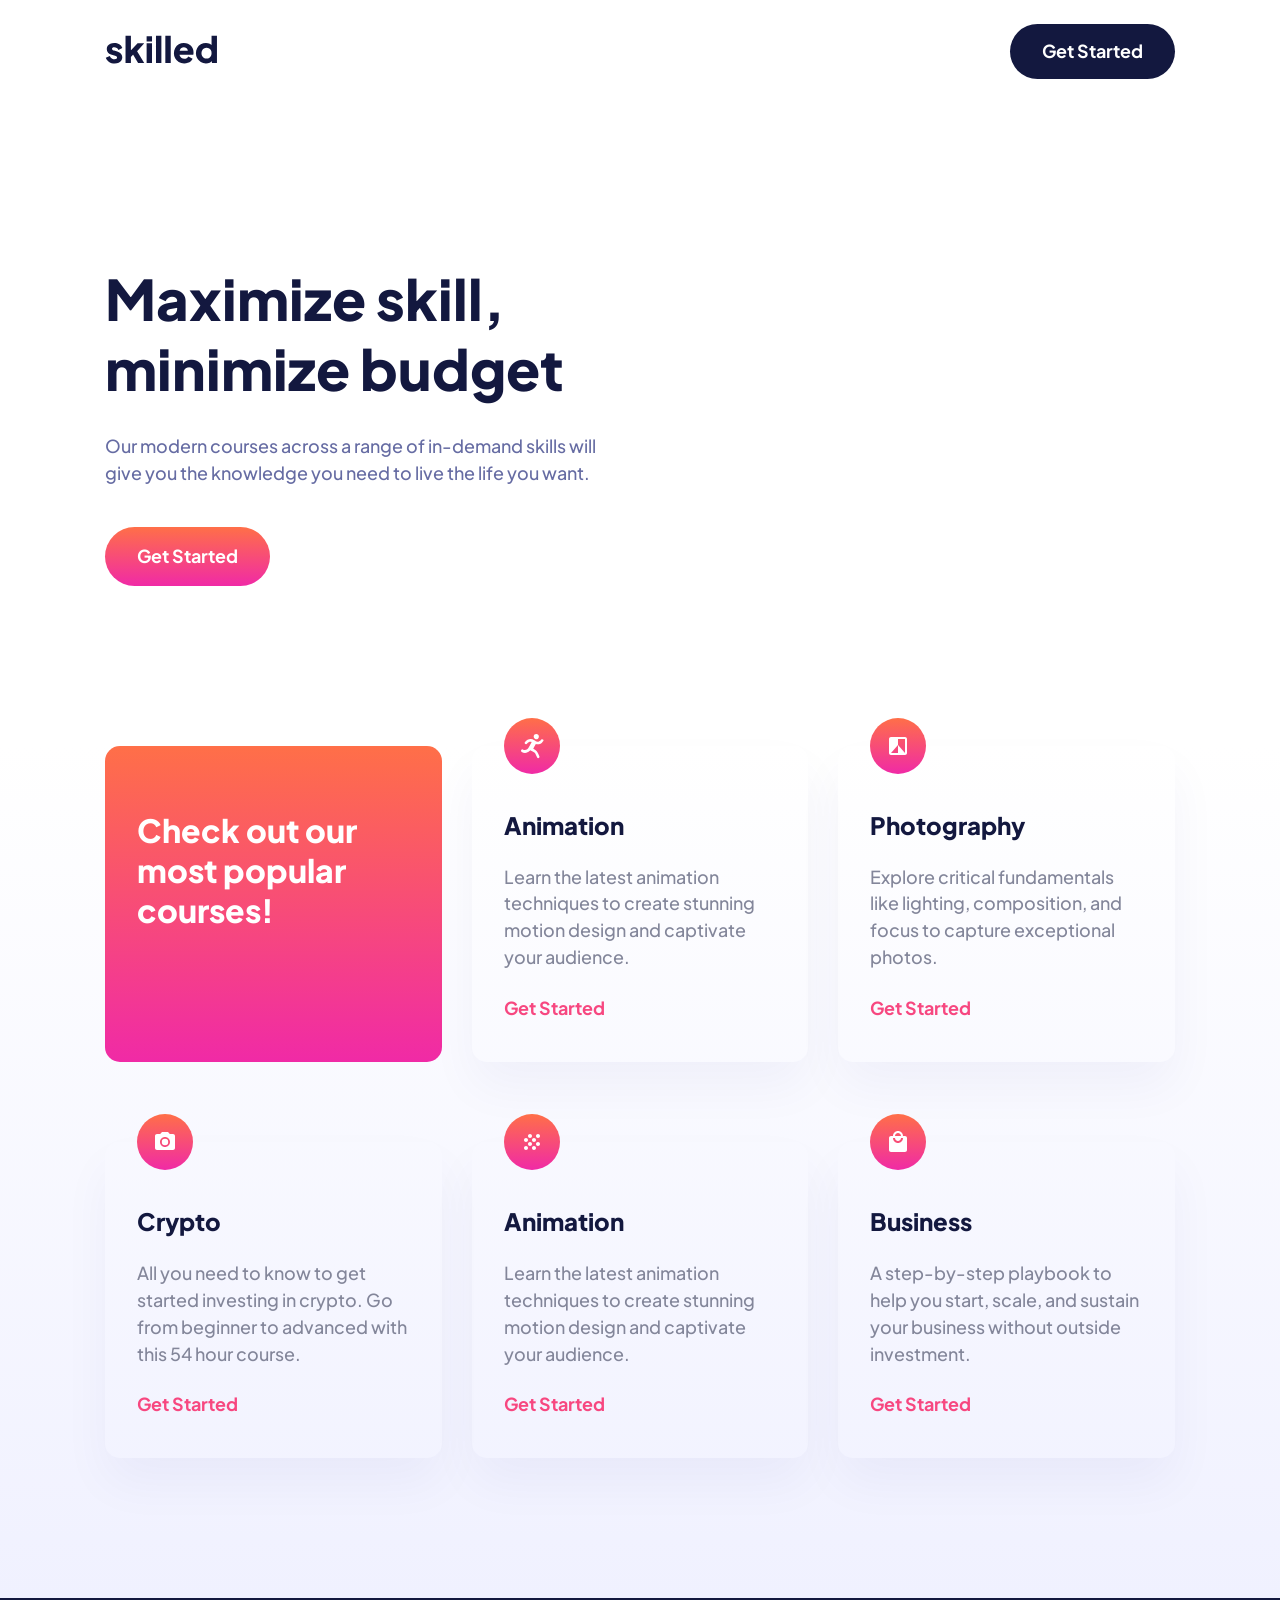
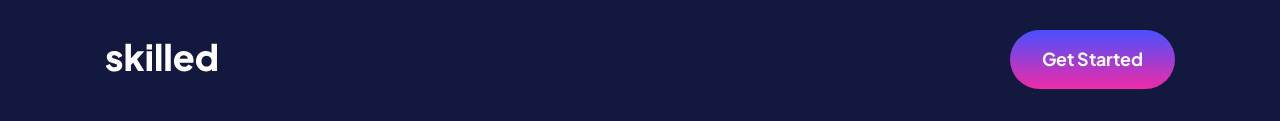
==== index.html @ 3bb48723 "Primeiro commit" ====
<!DOCTYPE html>
<html lang="en">
<head>
  <meta charset="UTF-8">
  <meta name="viewport" content="width=device-width, initial-scale=1.0">

  <link rel="icon" type="image/png" sizes="32x32" href="./assets/favicon-32x32.png">
  
  <title>Frontend Mentor | Skilled e-learning landing page</title>

  <link rel="preconnect" href="https://fonts.googleapis.com">
  <link rel="preconnect" href="https://fonts.gstatic.com" crossorigin>
  <link href="https://fonts.googleapis.com/css2?family=Plus+Jakarta+Sans:wght@400;500;700;800&display=swap" rel="stylesheet">

  <link rel="stylesheet" href="./css/style.css">
</head>
<body>
  <!------------ HEADER ------------>
  <header>
    <div class="container">
      <div class="flex-primary header">
        <div class="header-logo">
          <a href="#">
            <img src="./assets/logo-dark.svg" alt="Logo Dark">
          </a>
        </div>
    
        <nav class="header-menu">
          <a class="button-1-idle" href="#">Get Started</a>
        </nav>
      </div>
    </div>
  </header>

  <!------------ MAIN ------------>
  <main>
    <section>
      <div class="container">
        <div class="flex-primary">
          <div class="hero-info">
            <h1 class="font-heading-xl cor-1">Maximize skill, minimize budget</h1>
            <p class="font-body-m cor-0">Our modern courses across a range of in-demand skills will give you the knowledge you need to live the life you want.</p>

            <a class="button-2-idle" href="#">Get Started</a>
          </div>

          <div class="hero-img"></div>
        </div>
      </div>
    </section>

    <section class="cards-background">
      <div class="container">
        <div class="info-cards">
          <div class="card-primary">
            <h2 class="font-heading-m cor-5">Check out our most popular courses!</h2>
          </div>
          <div class="card-default">
            <img src="./assets/icon-animation.svg" alt="">
            <h3 class="font-heading-s cor-1">Animation</h3>
            <p class="font-body-m cor-2">Learn the latest animation techniques to create stunning motion design and captivate your audience.</p>
            <a class="card-button" href="#">Get Started</a>
          </div>
          <div class="card-default">
            <img src="./assets/icon-design.svg" alt="">
            <h3 class="font-heading-s cor-1">Photography</h3>
            <p class="font-body-m cor-2">Explore critical fundamentals like lighting, composition, and focus to capture exceptional photos.</p>
            <a class="card-button" href="#">Get Started</a>
          </div>
          <div class="card-default">
            <img src="./assets/icon-photography.svg" alt="">
            <h3 class="font-heading-s cor-1">Crypto</h3>
            <p class="font-body-m cor-2">All you need to know to get started investing in crypto. Go from beginner to advanced with this 54 hour course.</p>
            <a class="card-button" href="#">Get Started</a>
          </div>
          <div class="card-default">
            <img src="./assets/icon-crypto.svg" alt="">
            <h3 class="font-heading-s cor-1">Animation</h3>
            <p class="font-body-m cor-2">Learn the latest animation techniques to create stunning motion design and captivate your audience.</p>
            <a class="card-button" href="#">Get Started</a>
          </div>
          <div class="card-default">
            <img src="./assets/icon-business.svg" alt="">
            <h3 class="font-heading-s cor-1">Business</h3>
            <p class="font-body-m cor-2">A step-by-step playbook to help you start, scale, and sustain your business without outside investment.</p>
            <a class="card-button" href="#">Get Started</a>
          </div>
        </div>
      </div>
    </section>

    <footer class="footer-background">
      <div class="container">
        <div class="flex-primary">
          <a href="#"><img src="./assets/logo-light.svg" alt="Logo Light"></a>

          <a class="button-2-idle footer-button" href="#">Get Started</a>
        </div>
      </div>
    </footer>
    
  </main>
</body>
</html>
---- css/style.css ----
/* CSS UTILITY */
@import url("./global.css");
@import url("./color.css");
@import url("./tipografia.css");
@import url("./buttons.css");

/* HEADER */
@import url("./header.css");

/* HERO */
@import url("./hero.css");

/* INFO-CARDS */
@import url("./info-cards.css");

/* FOOTER */
@import url("./footer.css");
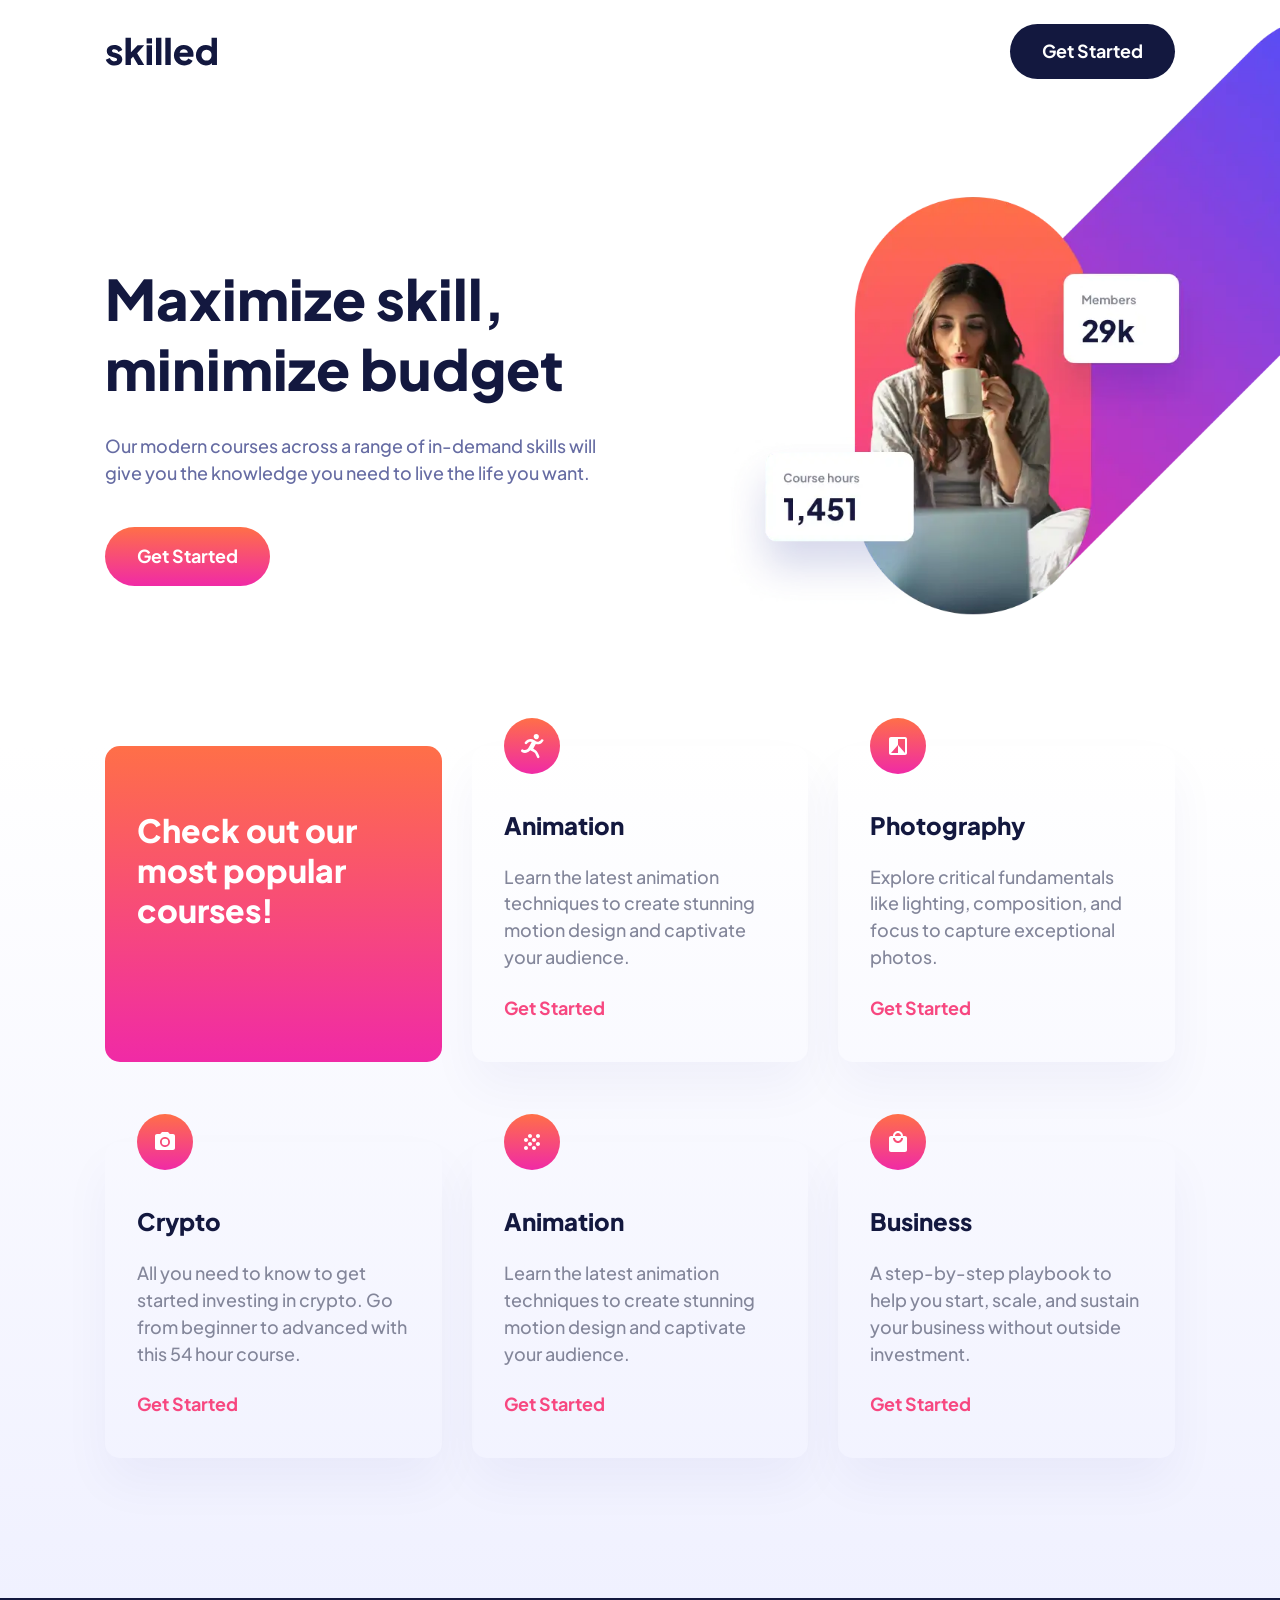
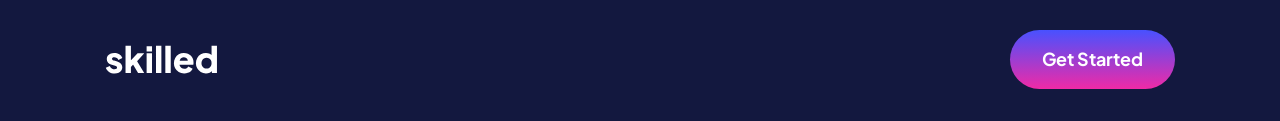
==== commit bd2770b2: "Site finalizado" ====
--- a/index.html
+++ b/index.html
@@ -14,7 +14,7 @@
 
   <link rel="stylesheet" href="./css/style.css">
 </head>
-<body>
+<body style="overflow-x: hidden">
   <!------------ HEADER ------------>
   <header>
     <div class="container">
@@ -36,15 +36,20 @@
   <main>
     <section>
       <div class="container">
-        <div class="flex-primary">
+        <div class="flex-primary hero-conteiner">
           <div class="hero-info">
             <h1 class="font-heading-xl cor-1">Maximize skill, minimize budget</h1>
             <p class="font-body-m cor-0">Our modern courses across a range of in-demand skills will give you the knowledge you need to live the life you want.</p>
-
             <a class="button-2-idle" href="#">Get Started</a>
           </div>
 
-          <div class="hero-img"></div>
+          <div class="hero-img">
+            <img src="./assets/image-hero-desktop.webp" alt="Hero Desktop">
+          </div>
+
+          <div class="hero-mobile">
+            <img src="./assets/image-hero-mobile.webp" alt="Hero Desktop">
+          </div>
         </div>
       </div>
     </section>
